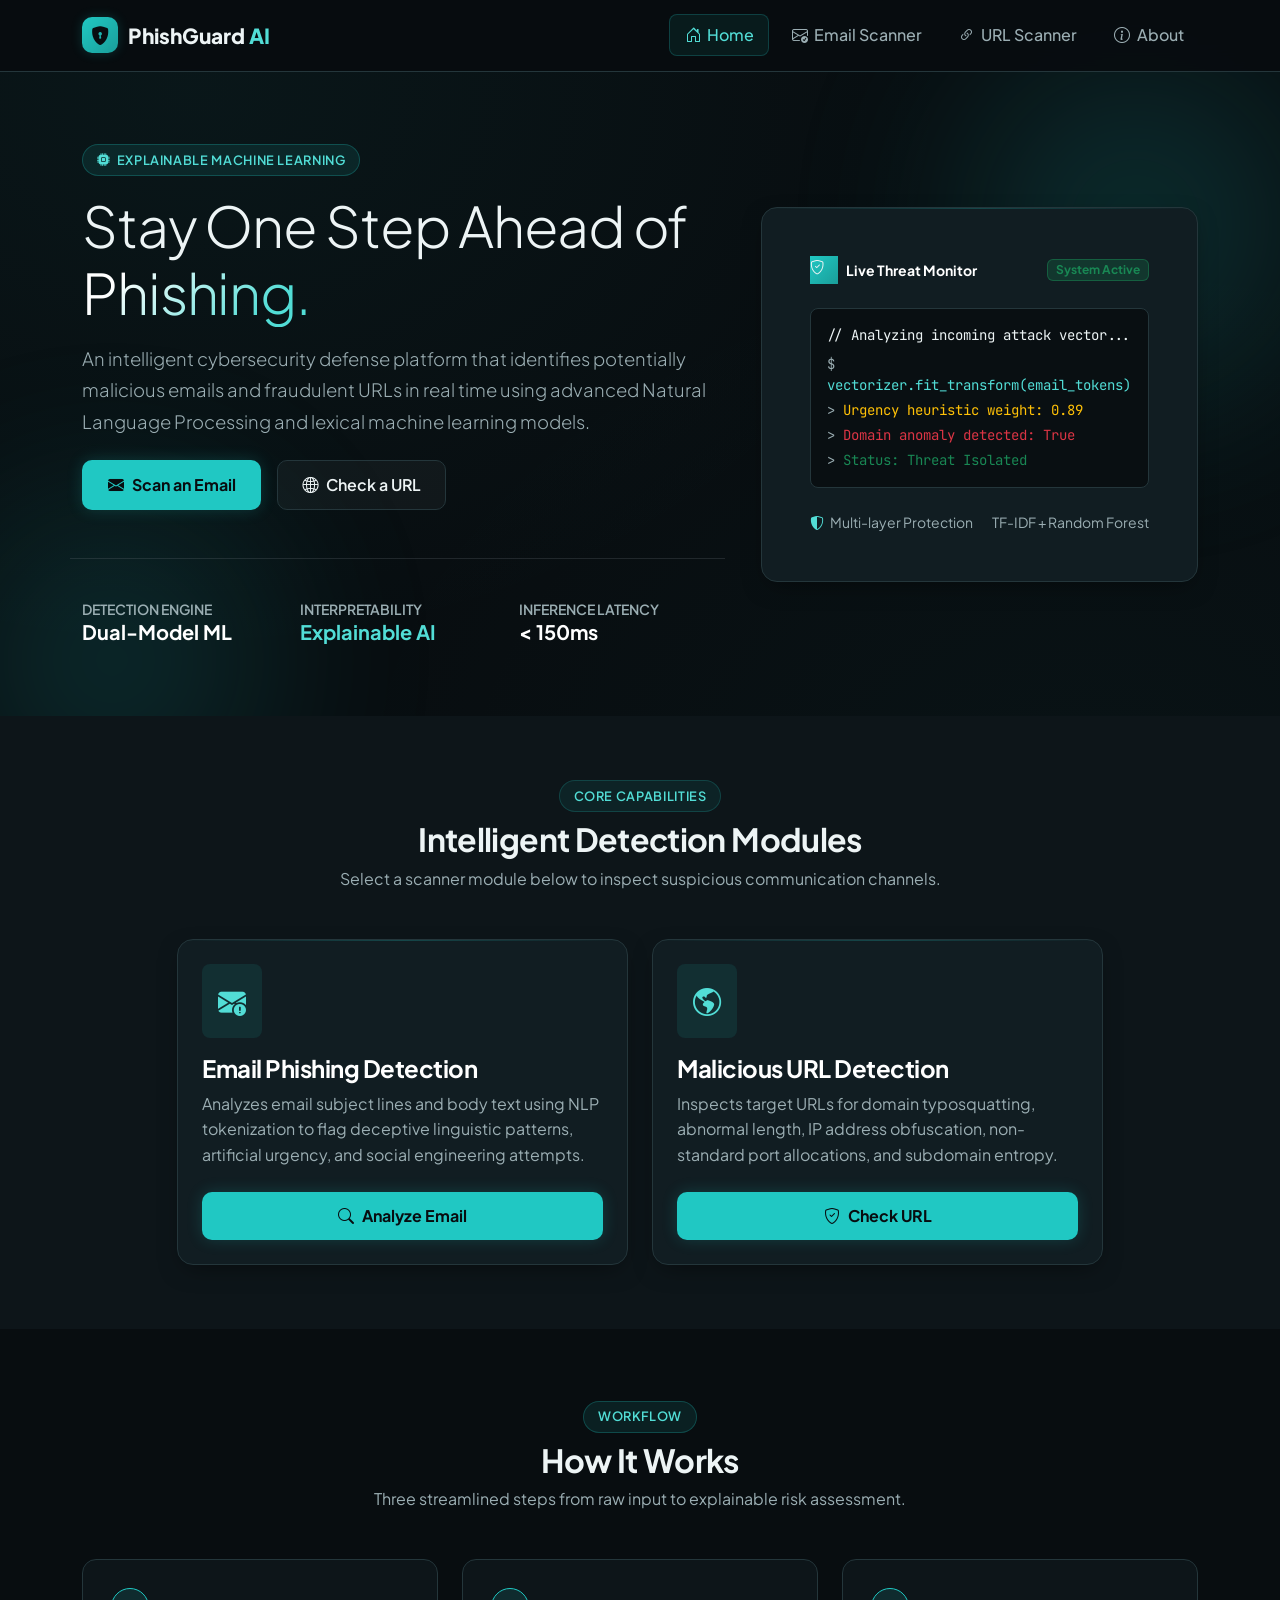
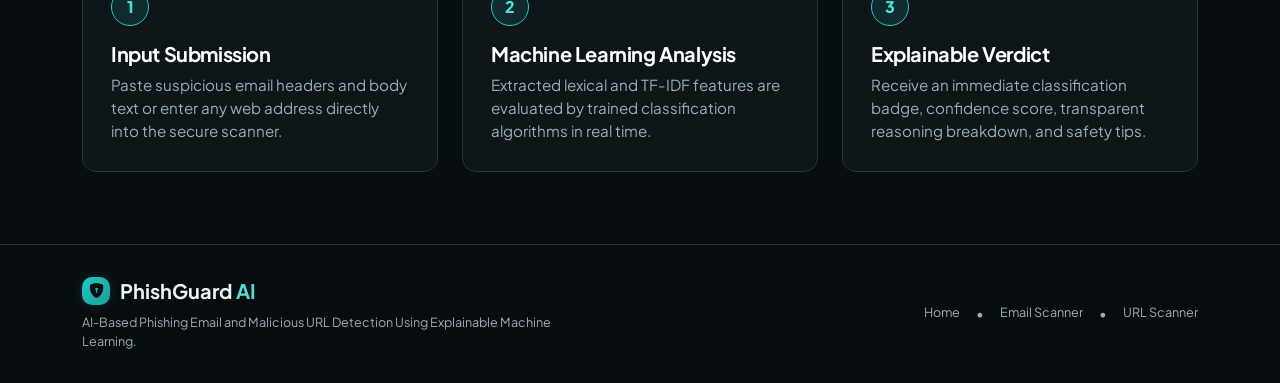
==== frontend/index.html @ 93252f87 "Initial Project Prototype" ====
<!DOCTYPE html>
<html lang="en">

<head>
  <meta charset="UTF-8">
  <meta name="viewport" content="width=device-width, initial-scale=1.0">
  <title>PhishGuard AI — Phishing Email &amp; Malicious URL Detection</title>
  <meta name="description"
    content="AI-Based Phishing Email and Malicious URL Detection Using Explainable Machine Learning.">

  <!-- Google Fonts -->
  <link rel="preconnect" href="https://fonts.googleapis.com">
  <link rel="preconnect" href="https://fonts.gstatic.com" crossorigin>
  <link
    href="https://fonts.googleapis.com/css2?family=JetBrains+Mono:wght@400;600&family=Plus+Jakarta+Sans:wght@400;500;600;700;800&display=swap"
    rel="stylesheet">

  <!-- Bootstrap 5 CSS -->
  <link href="https://cdn.jsdelivr.net/npm/bootstrap@5.3.2/dist/css/bootstrap.min.css" rel="stylesheet">

  <!-- Bootstrap Icons -->
  <link rel="stylesheet" href="https://cdn.jsdelivr.net/npm/bootstrap-icons@1.11.3/font/bootstrap-icons.min.css">

  <!-- Custom Cyber Stylesheet -->
  <link rel="stylesheet" href="style.css?v=9">
</head>

<body>

  <!-- Background Orbs -->
  <div class="glow-orb glow-orb-cyan"></div>
  <div class="glow-orb glow-orb-blue"></div>

  <!-- Navigation Bar -->
  <header>
    <nav class="cyber-navbar navbar navbar-expand-lg">
      <div class="container">
        <a class="cyber-brand" href="index.html">
          <span class="brand-icon">
            <i class="bi bi-shield-lock-fill"></i>
          </span>
          <span>PhishGuard <span class="text-cyan">AI</span></span>
        </a>

        <button class="navbar-toggler border-0 text-white" type="button" data-bs-toggle="collapse"
          data-bs-target="#navbarContent" aria-controls="navbarContent" aria-expanded="false"
          aria-label="Toggle navigation">
          <i class="bi bi-list fs-2"></i>
        </button>

        <div class="collapse navbar-collapse" id="navbarContent">
          <ul class="navbar-nav ms-auto mb-2 mb-lg-0 align-items-lg-center gap-lg-2">
            <li class="nav-item">
              <a class="cyber-nav-link active" href="index.html"><i class="bi bi-house-door"></i> Home</a>
            </li>
            <li class="nav-item">
              <a class="cyber-nav-link" href="email.html"><i class="bi bi-envelope-check"></i> Email Scanner</a>
            </li>
            <li class="nav-item">
              <a class="cyber-nav-link" href="url.html"><i class="bi bi-link-45deg"></i> URL Scanner</a>
            </li>
            <li class="nav-item">
              <a class="cyber-nav-link" href="#about"><i class="bi bi-info-circle"></i> About</a>
            </li>
          </ul>
        </div>
      </div>
    </nav>
  </header>

  <main>
    <!-- Hero Section -->
    <section class="py-5 py-lg-6">
      <div class="container py-4">
        <div class="row align-items-center g-5">
          <div class="col-lg-7">
            <div class="mb-3 fade-slide-up delay-1">
              <span class="cyber-badge cyber-badge-cyan">
                <i class="bi bi-cpu-fill"></i> Explainable Machine Learning
              </span>
            </div>
            <h1 class="display-4 fw-extrabold mb-3 fade-slide-up delay-2">
              Stay One Step Ahead of <span class="gradient-text">Phishing.</span>
            </h1>
            <p class="lead text-muted-custom mb-4 fade-slide-up delay-3" style="font-size: 1.15rem; line-height: 1.7;">
              An intelligent cybersecurity defense platform that identifies potentially malicious emails and fraudulent
              URLs in real time using advanced Natural Language Processing and lexical machine learning models.
            </p>
            <div class="d-flex flex-wrap gap-3 fade-slide-up delay-4">
              <a href="email.html" class="btn-cyber-primary text-decoration-none">
                <i class="bi bi-envelope-fill"></i> Scan an Email
              </a>
              <a href="url.html" class="btn-cyber-secondary text-decoration-none">
                <i class="bi bi-globe2"></i> Check a URL
              </a>
            </div>

            <!-- Quick stats / Highlights -->
            <div class="row mt-5 pt-3 border-top border-secondary border-opacity-25 g-4 fade-slide-up delay-5">
              <div class="col-sm-4">
                <div class="small text-muted-custom text-uppercase fw-semibold">Detection Engine</div>
                <div class="h5 fw-bold text-white mb-0">Dual-Model ML</div>
              </div>
              <div class="col-sm-4">
                <div class="small text-muted-custom text-uppercase fw-semibold">Interpretability</div>
                <div class="h5 fw-bold text-cyan mb-0">Explainable AI</div>
              </div>
              <div class="col-sm-4">
                <div class="small text-muted-custom text-uppercase fw-semibold">Inference Latency</div>
                <div class="h5 fw-bold text-white mb-0">&lt; 150ms</div>
              </div>
            </div>
          </div>

          <!-- Hero Graphic Card -->
          <div class="col-lg-5 fade-slide-up delay-3">
            <div class="cyber-card p-4 p-md-5">
              <div class="d-flex align-items-center justify-content-between mb-4">
                <div class="d-flex align-items-center gap-2">
                  <span class="brand-icon"
                    style="width: 28px; height: 28px; font-size: 0.9rem; background: linear-gradient(135deg, var(--accent-cyan), #1a9e9a);">
                    <i class="bi bi-shield-check"></i>
                  </span>
                  <span class="small fw-bold text-white">Live Threat Monitor</span>
                </div>
                <span
                  class="badge bg-success bg-opacity-25 text-success border border-success border-opacity-50 px-2 py-1">
                  System Active
                </span>
              </div>

              <!-- Terminal-style preview box -->
              <div class="rounded-3 p-3 mb-3 code-font"
                style="background: rgba(8, 13, 16, 0.85); border: 1px solid var(--border-glass);">
                <div class="text-dim small mb-2">// Analyzing incoming attack vector...</div>
                <div class="text-cyan small mb-1"><span class="text-muted-custom">$</span>
                  vectorizer.fit_transform(email_tokens)</div>
                <div class="text-warning small mb-1"><span class="text-muted-custom">&gt;</span> Urgency heuristic
                  weight: 0.89</div>
                <div class="text-danger small mb-1"><span class="text-muted-custom">&gt;</span> Domain anomaly detected:
                  True</div>
                <div class="text-success small"><span class="text-muted-custom">&gt;</span> Status: Threat Isolated
                </div>
              </div>

              <div class="d-flex align-items-center justify-content-between small text-muted-custom pt-2">
                <span><i class="bi bi-shield-shaded text-cyan me-1"></i> Multi-layer Protection</span>
                <span>TF-IDF + Random Forest</span>
              </div>
            </div>
          </div>
        </div>
      </div>
    </section>

    <!-- Detection Feature Cards Section -->
    <section class="py-5" style="background: var(--bg-secondary);">
      <div class="container py-3">
        <div class="text-center max-w-700 mx-auto mb-5 fade-slide-up delay-2">
          <span class="cyber-badge cyber-badge-blue mb-2">Core Capabilities</span>
          <h2 class="fw-bold">Intelligent Detection Modules</h2>
          <p class="text-muted-custom">Select a scanner module below to inspect suspicious communication channels.</p>
        </div>

        <div class="row g-4 justify-content-center">
          <!-- Card 1: Email Phishing -->
          <div class="col-md-6 col-lg-5 fade-slide-up delay-3">
            <div class="cyber-card cyber-card-hover p-4 h-100 d-flex flex-column justify-content-between">
              <div>
                <div class="d-inline-flex p-3 rounded-3 mb-3 card-icon-wrap"
                  style="background: rgba(32, 200, 195, 0.1); color: var(--accent-cyan-light); font-size: 1.75rem;">
                  <i class="bi bi-envelope-exclamation-fill"></i>
                </div>
                <h3 class="h4 fw-bold text-white mb-2">Email Phishing Detection</h3>
                <p class="text-muted-custom mb-4" style="line-height: 1.6;">
                  Analyzes email subject lines and body text using NLP tokenization to flag deceptive linguistic
                  patterns, artificial urgency, and social engineering attempts.
                </p>
              </div>
              <div>
                <a href="email.html" class="btn-cyber-primary w-100 text-decoration-none">
                  <i class="bi bi-search"></i> Analyze Email
                </a>
              </div>
            </div>
          </div>

          <!-- Card 2: Malicious URL Detection -->
          <div class="col-md-6 col-lg-5 fade-slide-up delay-4">
            <div class="cyber-card cyber-card-hover p-4 h-100 d-flex flex-column justify-content-between">
              <div>
                <div class="d-inline-flex p-3 rounded-3 mb-3 card-icon-wrap"
                  style="background: rgba(32, 200, 195, 0.1); color: var(--accent-cyan-light); font-size: 1.75rem;">
                  <i class="bi bi-globe-americas"></i>
                </div>
                <h3 class="h4 fw-bold text-white mb-2">Malicious URL Detection</h3>
                <p class="text-muted-custom mb-4" style="line-height: 1.6;">
                  Inspects target URLs for domain typosquatting, abnormal length, IP address obfuscation, non-standard
                  port allocations, and subdomain entropy.
                </p>
              </div>
              <div>
                <a href="url.html" class="btn-cyber-primary w-100 text-decoration-none">
                  <i class="bi bi-shield-check"></i> Check URL
                </a>
              </div>
            </div>
          </div>
        </div>
      </div>
    </section>

    <!-- How It Works Section -->
    <section class="py-5" id="about">
      <div class="container py-4">
        <div class="text-center mb-5">
          <span class="cyber-badge cyber-badge-cyan mb-2">Workflow</span>
          <h2 class="fw-bold">How It Works</h2>
          <p class="text-muted-custom">Three streamlined steps from raw input to explainable risk assessment.</p>
        </div>

        <div class="row g-4">
          <div class="col-md-4">
            <div class="step-card">
              <div class="step-number">1</div>
              <h4 class="h5 fw-bold text-white mb-2">Input Submission</h4>
              <p class="text-muted-custom mb-0" style="font-size: 0.95rem;">
                Paste suspicious email headers and body text or enter any web address directly into the secure scanner.
              </p>
            </div>
          </div>

          <div class="col-md-4">
            <div class="step-card">
              <div class="step-number">2</div>
              <h4 class="h5 fw-bold text-white mb-2">Machine Learning Analysis</h4>
              <p class="text-muted-custom mb-0" style="font-size: 0.95rem;">
                Extracted lexical and TF-IDF features are evaluated by trained classification algorithms in real time.
              </p>
            </div>
          </div>

          <div class="col-md-4">
            <div class="step-card">
              <div class="step-number">3</div>
              <h4 class="h5 fw-bold text-white mb-2">Explainable Verdict</h4>
              <p class="text-muted-custom mb-0" style="font-size: 0.95rem;">
                Receive an immediate classification badge, confidence score, transparent reasoning breakdown, and safety
                tips.
              </p>
            </div>
          </div>
        </div>
      </div>
    </section>
  </main>

  <!-- Footer -->
  <footer class="cyber-footer">
    <div class="container">
      <div class="row g-4 align-items-center justify-content-between">
        <div class="col-md-6">
          <div class="cyber-brand mb-2">
            <span class="brand-icon" style="width: 28px; height: 28px; font-size: 0.95rem;">
              <i class="bi bi-shield-lock-fill"></i>
            </span>
            <span class="h5 mb-0 fw-bold">PhishGuard <span class="text-cyan">AI</span></span>
          </div>
          <p class="text-muted-custom mb-0 small" style="max-width: 480px;">
            AI-Based Phishing Email and Malicious URL Detection Using Explainable Machine Learning.
          </p>
        </div>
        <div class="col-md-6 text-md-end">
          <div class="d-flex flex-wrap gap-3 justify-content-md-end">
            <a href="index.html" class="text-muted-custom text-decoration-none small hover-white">Home</a>
            <span class="text-dim">•</span>
            <a href="email.html" class="text-muted-custom text-decoration-none small hover-white">Email Scanner</a>
            <span class="text-dim">•</span>
            <a href="url.html" class="text-muted-custom text-decoration-none small hover-white">URL Scanner</a>
          </div>
        </div>
      </div>
    </div>
  </footer>

  <!-- Bootstrap JS Bundle -->
  <script src="https://cdn.jsdelivr.net/npm/bootstrap@5.3.2/dist/js/bootstrap.bundle.min.js"></script>
  <!-- Custom JS -->
  <script src="script.js?v=8"></script>
</body>

</html>
---- frontend/style.css ----
/* ==========================================================================
   PhishGuard AI — Cybersecurity Design System & Motion Framework
   ========================================================================== */

:root {
  /* Core Dark Palette */
  --bg-primary: #080D10;
  --bg-secondary: #0D1519;
  --bg-card: #111D22;
  --bg-card-hover: #142329;
  --bg-card-solid: #111D22;
  --bg-input: #0B1318;

  /* Primary Accent — Teal */
  --accent-cyan: #20C8C3;
  --accent-cyan-light: #52DDD6;
  --accent-cyan-glow: rgba(32, 200, 195, 0.2);

  /* Status Colors */
  --status-safe: #43D6A0;
  --status-safe-bg: rgba(67, 214, 160, 0.1);
  --status-safe-border: rgba(67, 214, 160, 0.25);
  --status-phish: #FF727A;
  --status-phish-bg: rgba(255, 114, 122, 0.1);
  --status-phish-border: rgba(255, 114, 122, 0.25);
  --status-warning: #F2C66D;
  --status-warning-bg: rgba(242, 198, 109, 0.1);

  /* Typography Colors */
  --text-main: #EDF4F5;
  --text-muted: #9BAEB3;
  --text-dim: #5E7A80;

  /* Borders & Shadows */
  --border-glass: #24363B;
  --border-glass-cyan: rgba(32, 200, 195, 0.35);
  --shadow-glass: 0 8px 24px -8px rgba(0, 0, 0, 0.5);
  --shadow-glow: 0 0 24px rgba(32, 200, 195, 0.15);

  /* Motion & Easing Tokens */
  --ease-out-expo: cubic-bezier(0.16, 1, 0.3, 1);
  --ease-smooth: cubic-bezier(0.2, 0.8, 0.2, 1);
  --ease-in-out: cubic-bezier(0.4, 0, 0.2, 1);

  /* Transitions */
  --transition-fast: all 0.18s var(--ease-in-out);
  --transition-smooth: all 0.3s var(--ease-out-expo);
  --transition-card: transform 0.28s var(--ease-out-expo), border-color 0.28s ease, box-shadow 0.28s var(--ease-out-expo), background-color 0.28s ease;
}

/* Global Reset & Body */
* {
  box-sizing: border-box;
}

body {
  background-color: var(--bg-primary);
  background-image:
    radial-gradient(ellipse at 15% 10%, rgba(32, 200, 195, 0.05) 0%, transparent 50%),
    radial-gradient(ellipse at 85% 90%, rgba(32, 200, 195, 0.03) 0%, transparent 50%);
  background-attachment: fixed;
  color: var(--text-main);
  font-family: 'Plus Jakarta Sans', -apple-system, BlinkMacSystemFont, 'Segoe UI', Roboto, sans-serif;
  min-height: 100vh;
  display: flex;
  flex-direction: column;
  overflow-x: hidden;
}

main {
  flex: 1;
}

/* Typography Helpers */
h1,
h2,
h3,
h4,
h5,
h6 {
  color: var(--text-main);
  font-weight: 700;
  letter-spacing: -0.02em;
}

.text-cyan {
  color: var(--accent-cyan-light) !important;
}

.text-muted-custom {
  color: var(--text-muted) !important;
}

.gradient-text {
  background: linear-gradient(135deg, #ffffff 20%, var(--accent-cyan-light) 80%);
  -webkit-background-clip: text;
  -webkit-text-fill-color: transparent;
}

.code-font {
  font-family: 'JetBrains Mono', 'Fira Code', Consolas, monospace;
}

/* Custom Navigation Bar */
.cyber-navbar {
  background: rgba(8, 13, 16, 0.92);
  backdrop-filter: blur(16px);
  -webkit-backdrop-filter: blur(16px);
  border-bottom: 1px solid var(--border-glass);
  padding: 0.9rem 0;
  position: sticky;
  top: 0;
  z-index: 1000;
  transition: background-color 0.25s ease, border-color 0.25s ease;
}

.cyber-brand {
  display: flex;
  align-items: center;
  gap: 0.65rem;
  font-weight: 800;
  font-size: 1.3rem;
  color: var(--text-main);
  text-decoration: none;
  transition: transform 0.2s var(--ease-smooth);
}

.cyber-brand:hover {
  transform: translateY(-1px);
}

.cyber-brand .brand-icon {
  width: 36px;
  height: 36px;
  border-radius: 10px;
  background: linear-gradient(135deg, var(--accent-cyan), #1a9e9a);
  display: flex;
  align-items: center;
  justify-content: center;
  color: #080D10;
  font-size: 1.15rem;
  box-shadow: 0 0 12px var(--accent-cyan-glow);
  transition: transform 0.25s var(--ease-out-expo), box-shadow 0.25s ease;
}

.cyber-brand:hover .brand-icon {
  transform: scale(1.05);
  box-shadow: 0 0 16px rgba(32, 200, 195, 0.4);
}

.cyber-nav-link {
  color: var(--text-muted);
  font-weight: 500;
  padding: 0.5rem 0.9rem;
  border-radius: 8px;
  transition: color 0.2s ease, background-color 0.2s ease, border-color 0.2s ease, transform 0.2s ease;
  text-decoration: none;
  display: inline-flex;
  align-items: center;
  gap: 0.4rem;
}

.cyber-nav-link:hover {
  color: var(--text-main);
  background: rgba(255, 255, 255, 0.05);
  transform: translateY(-1px);
}

.cyber-nav-link:active {
  transform: scale(0.97);
}

.cyber-nav-link.active {
  color: var(--accent-cyan-light);
  background: rgba(32, 200, 195, 0.08);
  border: 1px solid rgba(32, 200, 195, 0.22);
}

/* Staggered Entrance Motion Utilities */
.fade-slide-up {
  opacity: 0;
  transform: translateY(14px);
  animation: entranceFadeSlideUp 0.65s var(--ease-out-expo) forwards;
  will-change: opacity, transform;
}

.delay-1 { animation-delay: 0.06s; }
.delay-2 { animation-delay: 0.12s; }
.delay-3 { animation-delay: 0.18s; }
.delay-4 { animation-delay: 0.26s; }
.delay-5 { animation-delay: 0.34s; }

@keyframes entranceFadeSlideUp {
  0% {
    opacity: 0;
    transform: translateY(14px);
  }
  100% {
    opacity: 1;
    transform: translateY(0);
  }
}

/* Cards */
.cyber-card {
  background: var(--bg-card);
  border: 1px solid var(--border-glass);
  border-radius: 16px;
  box-shadow: var(--shadow-glass);
  transition: var(--transition-card);
  position: relative;
  overflow: hidden;
  will-change: transform, box-shadow;
}

.cyber-card::before {
  content: '';
  position: absolute;
  top: 0;
  left: 0;
  right: 0;
  height: 1px;
  background: linear-gradient(90deg, transparent, rgba(32, 200, 195, 0.35), transparent);
  opacity: 0.7;
  transition: opacity 0.3s ease;
}

.cyber-card-hover {
  transition: var(--transition-card);
}

.cyber-card-hover:hover {
  transform: translateY(-4px);
  border-color: rgba(32, 200, 195, 0.4);
  box-shadow: 0 16px 32px -8px rgba(0, 0, 0, 0.6), 0 0 24px rgba(32, 200, 195, 0.14);
  background: var(--bg-card-hover);
}

.cyber-card-hover:hover .card-icon-wrap {
  transform: scale(1.08) translateY(-2px);
}

.card-icon-wrap {
  display: inline-flex;
  transition: transform 0.28s var(--ease-out-expo);
  will-change: transform;
}

/* Active Scanner Radar & Sweep Effect */
.scanning-active-box {
  position: relative;
  border-color: rgba(32, 200, 195, 0.45) !important;
  box-shadow: 0 0 24px rgba(32, 200, 195, 0.15) !important;
}

.scanning-active-box::after {
  content: '';
  position: absolute;
  top: 0;
  left: -100%;
  width: 100%;
  height: 2px;
  background: linear-gradient(90deg, transparent, var(--accent-cyan), var(--accent-cyan-light), transparent);
  animation: scanlineSweep 1.8s ease-in-out infinite;
  z-index: 10;
}

@keyframes scanlineSweep {
  0% {
    left: -100%;
    opacity: 0;
  }
  30% {
    opacity: 1;
  }
  70% {
    opacity: 1;
  }
  100% {
    left: 100%;
    opacity: 0;
  }
}

/* Badges & Pills */
.cyber-badge {
  display: inline-flex;
  align-items: center;
  gap: 0.4rem;
  padding: 0.35rem 0.85rem;
  font-size: 0.8rem;
  font-weight: 600;
  border-radius: 20px;
  text-transform: uppercase;
  letter-spacing: 0.05em;
  transition: transform 0.2s ease, box-shadow 0.2s ease;
}

.cyber-badge-cyan {
  background: rgba(32, 200, 195, 0.1);
  color: var(--accent-cyan-light);
  border: 1px solid rgba(32, 200, 195, 0.25);
}

.cyber-badge-blue {
  background: rgba(32, 200, 195, 0.08);
  color: var(--accent-cyan-light);
  border: 1px solid rgba(32, 200, 195, 0.2);
}

.cyber-badge-safe {
  background: var(--status-safe-bg);
  color: var(--status-safe);
  border: 1px solid var(--status-safe-border);
}

.cyber-badge-danger {
  background: var(--status-phish-bg);
  color: var(--status-phish);
  border: 1px solid var(--status-phish-border);
}

/* Cyber Buttons */
.btn-cyber-primary {
  background: var(--accent-cyan);
  color: #080D10;
  font-weight: 700;
  border: none;
  border-radius: 10px;
  padding: 0.75rem 1.6rem;
  box-shadow: 0 0 16px var(--accent-cyan-glow);
  transition: transform 0.18s var(--ease-in-out), box-shadow 0.18s var(--ease-in-out), background 0.18s ease;
  display: inline-flex;
  align-items: center;
  justify-content: center;
  gap: 0.5rem;
  cursor: pointer;
  text-decoration: none;
}

.btn-cyber-primary:hover {
  background: var(--accent-cyan-light);
  color: #080D10;
  transform: translateY(-2px);
  box-shadow: 0 0 24px rgba(32, 200, 195, 0.45);
}

.btn-cyber-primary:active {
  transform: scale(0.97) translateY(0);
}

.btn-cyber-primary:focus-visible {
  outline: 2px solid var(--accent-cyan-light);
  outline-offset: 3px;
}

.btn-cyber-primary:disabled {
  opacity: 0.7;
  cursor: not-allowed;
  transform: none !important;
  box-shadow: none !important;
}

.btn-cyber-secondary {
  background: rgba(255, 255, 255, 0.04);
  color: var(--text-main);
  font-weight: 600;
  border: 1px solid var(--border-glass);
  border-radius: 10px;
  padding: 0.75rem 1.5rem;
  transition: transform 0.18s var(--ease-in-out), box-shadow 0.18s var(--ease-in-out), background 0.18s ease, border-color 0.18s ease;
  display: inline-flex;
  align-items: center;
  justify-content: center;
  gap: 0.5rem;
  cursor: pointer;
  text-decoration: none;
}

.btn-cyber-secondary:hover {
  background: rgba(255, 255, 255, 0.08);
  color: var(--text-main);
  border-color: rgba(32, 200, 195, 0.4);
  transform: translateY(-2px);
  box-shadow: 0 4px 16px rgba(0, 0, 0, 0.3);
}

.btn-cyber-secondary:active {
  transform: scale(0.97) translateY(0);
}

.btn-cyber-secondary:focus-visible {
  outline: 2px solid var(--accent-cyan-light);
  outline-offset: 3px;
}

.btn-cyber-outline {
  background: transparent;
  color: var(--text-muted);
  border: 1px solid var(--border-glass);
  border-radius: 10px;
  padding: 0.65rem 1.25rem;
  transition: transform 0.18s var(--ease-in-out), background 0.18s ease, border-color 0.18s ease, color 0.18s ease;
  font-weight: 600;
  cursor: pointer;
}

.btn-cyber-outline:hover {
  background: rgba(255, 255, 255, 0.05);
  color: var(--text-main);
  border-color: rgba(255, 255, 255, 0.25);
  transform: translateY(-1px);
}

.btn-cyber-outline:active {
  transform: scale(0.97);
}

.btn-cyber-outline:focus-visible {
  outline: 2px solid var(--accent-cyan-light);
  outline-offset: 3px;
}

/* Form Inputs */
.cyber-input-group label {
  font-size: 0.875rem;
  font-weight: 600;
  color: var(--text-muted);
  margin-bottom: 0.45rem;
  display: flex;
  align-items: center;
  justify-content: space-between;
}

.cyber-control {
  background-color: var(--bg-input) !important;
  border: 1px solid var(--border-glass) !important;
  color: var(--text-main) !important;
  border-radius: 10px !important;
  padding: 0.8rem 1rem !important;
  font-size: 0.95rem;
  transition: border-color 0.2s ease, box-shadow 0.2s ease, background-color 0.2s ease !important;
}

.cyber-control:focus {
  border-color: var(--accent-cyan) !important;
  box-shadow: 0 0 0 3px rgba(32, 200, 195, 0.15) !important;
  background-color: #0E181D !important;
}

.cyber-control::placeholder {
  color: var(--text-dim) !important;
}

/* Steps Item */
.step-card {
  position: relative;
  padding: 1.75rem;
  background: var(--bg-secondary);
  border: 1px solid var(--border-glass);
  border-radius: 14px;
  height: 100%;
  transition: var(--transition-card);
}

.step-card:hover {
  border-color: var(--border-glass-cyan);
  background: var(--bg-card);
  transform: translateY(-3px);
  box-shadow: var(--shadow-glass);
}

.step-number {
  width: 38px;
  height: 38px;
  border-radius: 50%;
  background: rgba(32, 200, 195, 0.12);
  border: 1px solid var(--accent-cyan);
  color: var(--accent-cyan-light);
  display: flex;
  align-items: center;
  justify-content: center;
  font-weight: 800;
  font-size: 1rem;
  margin-bottom: 1rem;
  transition: transform 0.25s var(--ease-out-expo);
}

.step-card:hover .step-number {
  transform: scale(1.1);
}

/* Ambient Subtle Background Orbs with Slow Drift */
.glow-orb {
  position: absolute;
  border-radius: 50%;
  filter: blur(100px);
  pointer-events: none;
  z-index: -1;
  opacity: 0.18;
  will-change: transform, opacity;
  animation: ambientDrift 22s ease-in-out infinite alternate;
}

.glow-orb-cyan {
  width: 340px;
  height: 340px;
  background: var(--accent-cyan);
  top: 6%;
  right: -2%;
  animation-duration: 20s;
}

.glow-orb-blue {
  width: 300px;
  height: 300px;
  background: var(--accent-cyan);
  bottom: 10%;
  left: -3%;
  animation-duration: 26s;
  animation-delay: -5s;
}

@keyframes ambientDrift {
  0% {
    transform: translate3d(0, 0, 0) scale(1);
    opacity: 0.16;
  }
  50% {
    transform: translate3d(-25px, 20px, 0) scale(1.08);
    opacity: 0.22;
  }
  100% {
    transform: translate3d(20px, -15px, 0) scale(0.95);
    opacity: 0.15;
  }
}

/* Result Box Styling */
.result-container {
  display: none;
}

.result-card {
  border-radius: 14px;
  padding: 1.5rem;
  background: var(--bg-card);
  border: 1px solid var(--border-glass);
  box-shadow: var(--shadow-glass);
  animation: resultCardEntrance 0.45s var(--ease-out-expo) forwards;
  will-change: transform, opacity;
}

@keyframes resultCardEntrance {
  0% {
    opacity: 0;
    transform: translateY(14px) scale(0.995);
  }
  100% {
    opacity: 1;
    transform: translateY(0) scale(1);
  }
}

.result-card.is-phishing {
  border-color: rgba(255, 114, 122, 0.3);
  background: linear-gradient(180deg, rgba(255, 114, 122, 0.05) 0%, var(--bg-card) 50%);
}

.result-card.is-safe {
  border-color: rgba(67, 214, 160, 0.3);
  background: linear-gradient(180deg, rgba(67, 214, 160, 0.05) 0%, var(--bg-card) 50%);
}

/* Slim Minimal Progress Bar (8px) with Smooth Fill Animation */
.progress-custom {
  position: relative;
  background-color: #0B1318;
  border: 1px solid var(--border-glass);
  height: 8px;
  border-radius: 9999px;
  overflow: hidden;
}

.progress-custom .progress-bar {
  height: 100%;
  border-radius: 9999px;
  transition: width 0.65s var(--ease-out-expo);
  will-change: width;
}

.metric-row-header {
  display: flex;
  justify-content: space-between;
  align-items: center;
  margin-bottom: 0.45rem;
  font-size: 0.85rem;
}

/* Quick Sample Pills */
.sample-btn {
  font-size: 0.78rem;
  padding: 0.32rem 0.7rem;
  border-radius: 6px;
  background: rgba(255, 255, 255, 0.04);
  border: 1px solid var(--border-glass);
  color: var(--text-muted);
  cursor: pointer;
  transition: transform 0.18s var(--ease-in-out), background 0.18s ease, color 0.18s ease, border-color 0.18s ease;
  display: inline-flex;
  align-items: center;
}

.sample-btn:hover {
  background: rgba(32, 200, 195, 0.1);
  color: var(--accent-cyan-light);
  border-color: rgba(32, 200, 195, 0.3);
  transform: translateY(-1px);
}

.sample-btn:active {
  transform: scale(0.96);
}

/* Service Notice Banner */
.service-notice {
  border-left: 4px solid var(--accent-cyan);
  background: rgba(32, 200, 195, 0.06);
  border-radius: 8px;
  padding: 0.9rem 1.1rem;
  font-size: 0.875rem;
}

.service-notice-warning {
  border-left: 4px solid var(--status-warning);
  background: var(--status-warning-bg);
}

/* Footer */
.cyber-footer {
  border-top: 1px solid var(--border-glass);
  background: rgba(8, 13, 16, 0.95);
  padding: 2rem 0;
  color: var(--text-muted);
  font-size: 0.9rem;
}

/* Spin & Pulse Utilities */
.spin-slow {
  animation: spin 8s linear infinite;
}

@keyframes spin {
  from { transform: rotate(0deg); }
  to { transform: rotate(360deg); }
}

/* Custom Alert styling with clean fade in */
.alert-custom-warning {
  background: var(--status-warning-bg);
  border: 1px solid rgba(242, 198, 109, 0.25);
  color: var(--status-warning);
  border-radius: 10px;
  animation: entranceFadeSlideUp 0.3s var(--ease-out-expo) forwards;
}

.alert-custom-danger {
  background: var(--status-phish-bg);
  border: 1px solid var(--status-phish-border);
  color: var(--status-phish);
  border-radius: 10px;
  animation: entranceFadeSlideUp 0.3s var(--ease-out-expo) forwards;
}

.alert-custom-info {
  background: rgba(32, 200, 195, 0.08);
  border: 1px solid rgba(32, 200, 195, 0.2);
  color: var(--accent-cyan-light);
  border-radius: 10px;
  animation: entranceFadeSlideUp 0.3s var(--ease-out-expo) forwards;
}

/* Accessibility: Prefers Reduced Motion */
@media (prefers-reduced-motion: reduce) {
  *,
  *::before,
  *::after {
    animation-duration: 0.01ms !important;
    animation-iteration-count: 1 !important;
    transition-duration: 0.01ms !important;
    scroll-behavior: auto !important;
  }

  .glow-orb {
    animation: none !important;
  }

  .fade-slide-up {
    opacity: 1 !important;
    transform: none !important;
    animation: none !important;
  }

  .scanning-active-box::after {
    animation: none !important;
    display: none !important;
  }
}

/* Responsive: Mobile Adjustments */
@media (max-width: 767.98px) {
  .cyber-brand {
    font-size: 1.1rem;
  }

  .cyber-card {
    border-radius: 12px;
  }

  .result-card {
    padding: 1.25rem;
  }
}
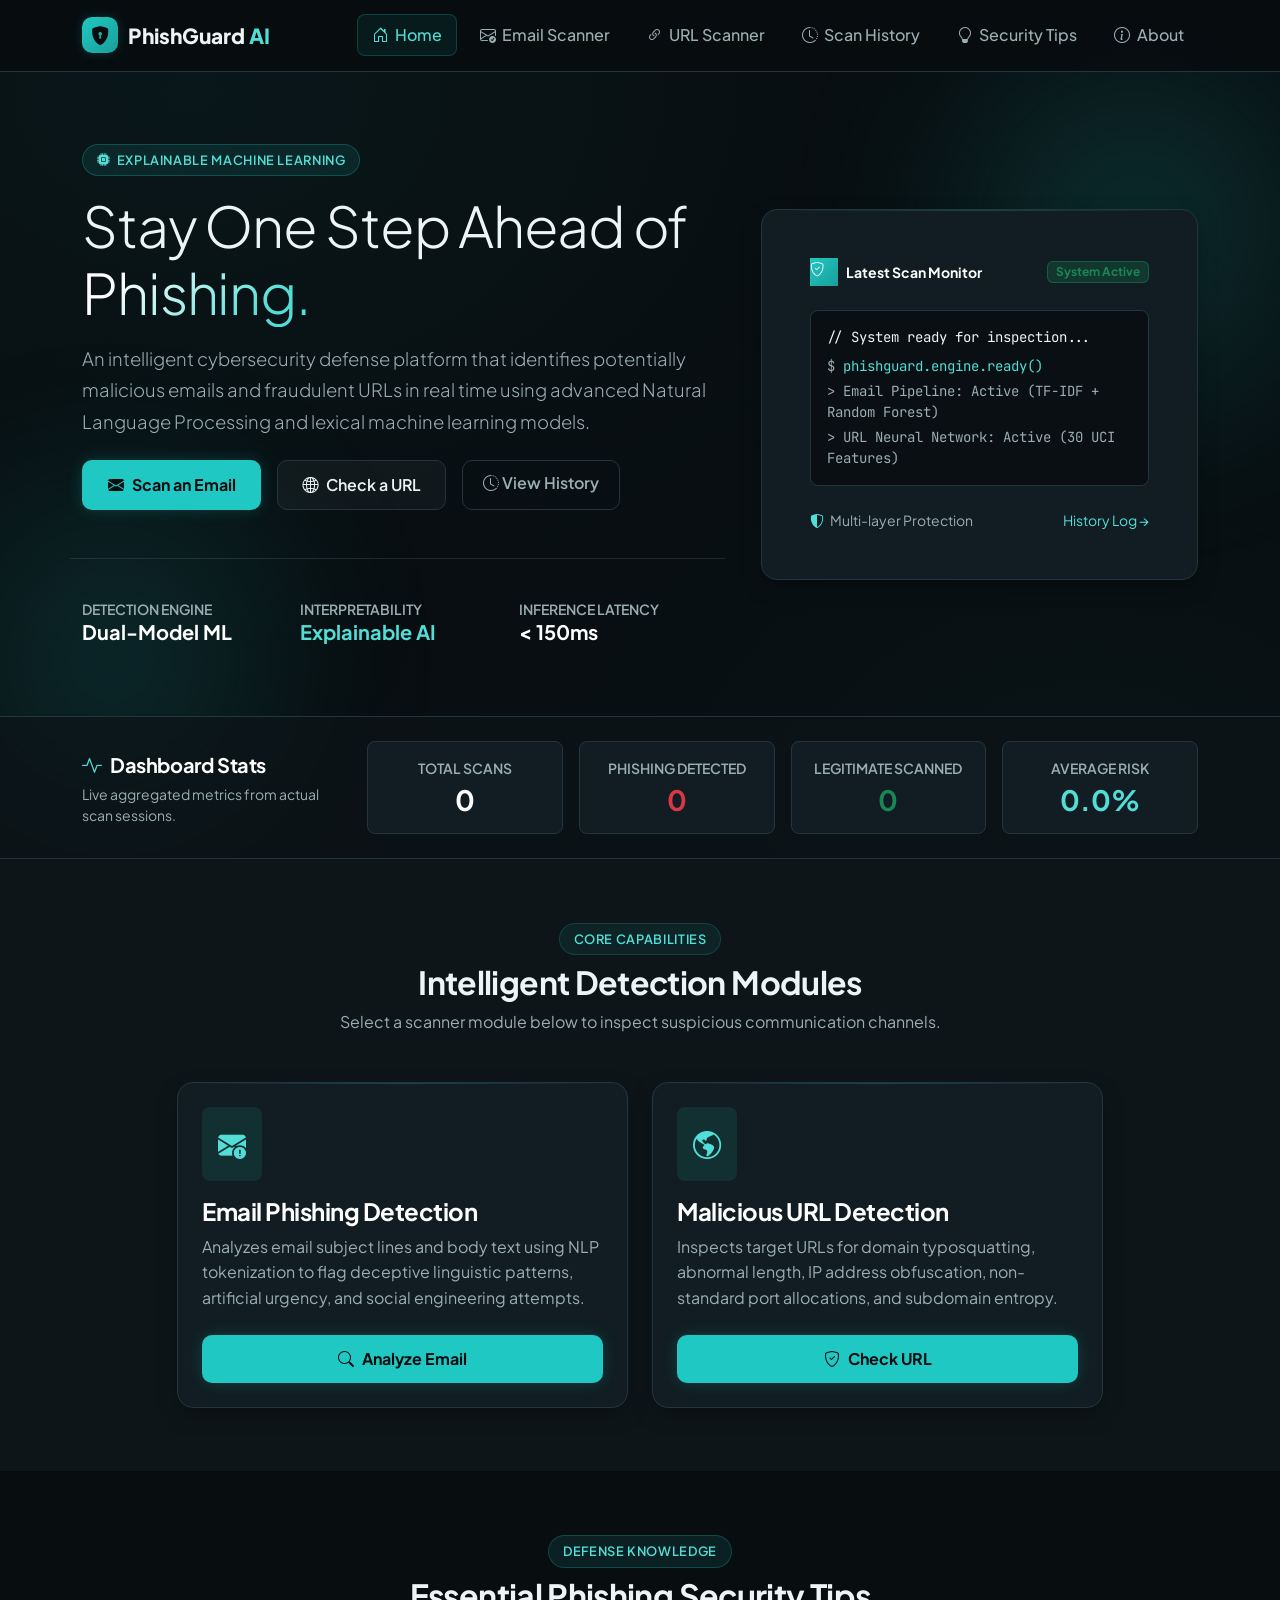
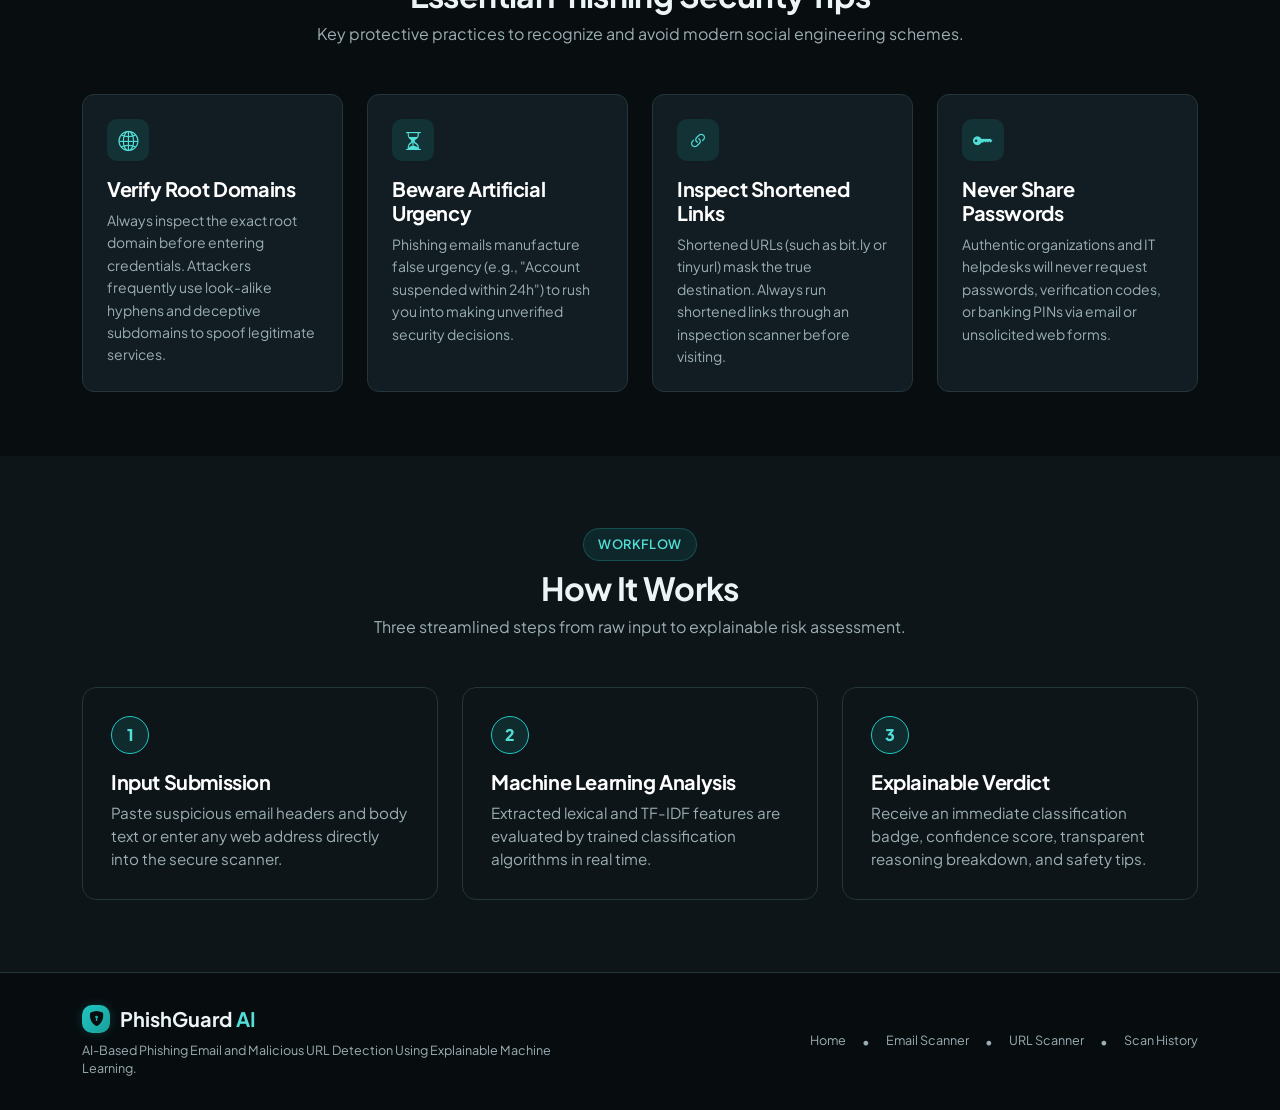
==== commit e7b63efb: "feat: complete PhishGuard AI dual-engine detection, scan history, presentation, and master documenta" ====
--- a/frontend/index.html
+++ b/frontend/index.html
@@ -22,7 +22,7 @@
   <link rel="stylesheet" href="https://cdn.jsdelivr.net/npm/bootstrap-icons@1.11.3/font/bootstrap-icons.min.css">
 
   <!-- Custom Cyber Stylesheet -->
-  <link rel="stylesheet" href="style.css?v=9">
+  <link rel="stylesheet" href="style.css?v=11">
 </head>
 
 <body>
@@ -58,6 +58,12 @@
             </li>
             <li class="nav-item">
               <a class="cyber-nav-link" href="url.html"><i class="bi bi-link-45deg"></i> URL Scanner</a>
+            </li>
+            <li class="nav-item">
+              <a class="cyber-nav-link" href="history.html"><i class="bi bi-clock-history"></i> Scan History</a>
+            </li>
+            <li class="nav-item">
+              <a class="cyber-nav-link" href="#tips"><i class="bi bi-lightbulb"></i> Security Tips</a>
             </li>
             <li class="nav-item">
               <a class="cyber-nav-link" href="#about"><i class="bi bi-info-circle"></i> About</a>
@@ -93,6 +99,9 @@
               <a href="url.html" class="btn-cyber-secondary text-decoration-none">
                 <i class="bi bi-globe2"></i> Check a URL
               </a>
+              <a href="history.html" class="btn-cyber-outline text-decoration-none">
+                <i class="bi bi-clock-history"></i> View History
+              </a>
             </div>
 
             <!-- Quick stats / Highlights -->
@@ -112,7 +121,7 @@
             </div>
           </div>
 
-          <!-- Hero Graphic Card -->
+          <!-- Hero Graphic Card / Latest Threat Card -->
           <div class="col-lg-5 fade-slide-up delay-3">
             <div class="cyber-card p-4 p-md-5">
               <div class="d-flex align-items-center justify-content-between mb-4">
@@ -121,7 +130,7 @@
                     style="width: 28px; height: 28px; font-size: 0.9rem; background: linear-gradient(135deg, var(--accent-cyan), #1a9e9a);">
                     <i class="bi bi-shield-check"></i>
                   </span>
-                  <span class="small fw-bold text-white">Live Threat Monitor</span>
+                  <span class="small fw-bold text-white">Latest Scan Monitor</span>
                 </div>
                 <span
                   class="badge bg-success bg-opacity-25 text-success border border-success border-opacity-50 px-2 py-1">
@@ -129,23 +138,64 @@
                 </span>
               </div>
 
-              <!-- Terminal-style preview box -->
-              <div class="rounded-3 p-3 mb-3 code-font"
-                style="background: rgba(8, 13, 16, 0.85); border: 1px solid var(--border-glass);">
-                <div class="text-dim small mb-2">// Analyzing incoming attack vector...</div>
-                <div class="text-cyan small mb-1"><span class="text-muted-custom">$</span>
-                  vectorizer.fit_transform(email_tokens)</div>
-                <div class="text-warning small mb-1"><span class="text-muted-custom">&gt;</span> Urgency heuristic
-                  weight: 0.89</div>
-                <div class="text-danger small mb-1"><span class="text-muted-custom">&gt;</span> Domain anomaly detected:
-                  True</div>
-                <div class="text-success small"><span class="text-muted-custom">&gt;</span> Status: Threat Isolated
+              <!-- Live Dynamic Latest Detection Card on Hero -->
+              <div id="heroLatestScanBox">
+                <!-- Dynamically populated via script.js -->
+                <div class="rounded-3 p-3 mb-3 code-font"
+                  style="background: rgba(8, 13, 16, 0.85); border: 1px solid var(--border-glass);">
+                  <div class="text-dim small mb-2">// System ready for inspection...</div>
+                  <div class="text-cyan small mb-1"><span class="text-muted-custom">$</span> phishguard.engine.ready()</div>
+                  <div class="text-muted-custom small mb-1">&gt; Email Pipeline: Active (TF-IDF + Random Forest)</div>
+                  <div class="text-muted-custom small">&gt; URL Neural Network: Active (30 UCI Features)</div>
                 </div>
               </div>
 
               <div class="d-flex align-items-center justify-content-between small text-muted-custom pt-2">
                 <span><i class="bi bi-shield-shaded text-cyan me-1"></i> Multi-layer Protection</span>
-                <span>TF-IDF + Random Forest</span>
+                <a href="history.html" class="text-cyan text-decoration-none">History Log &rarr;</a>
+              </div>
+            </div>
+          </div>
+        </div>
+      </div>
+    </section>
+
+    <!-- Live Dashboard Statistics Section -->
+    <section class="py-4" style="background: rgba(13, 21, 25, 0.7); border-top: 1px solid var(--border-glass); border-bottom: 1px solid var(--border-glass);">
+      <div class="container">
+        <div class="row align-items-center g-4 justify-content-between">
+          <div class="col-lg-3">
+            <div class="d-flex align-items-center gap-2 mb-1">
+              <i class="bi bi-activity text-cyan fs-5"></i>
+              <h5 class="fw-bold text-white mb-0">Dashboard Stats</h5>
+            </div>
+            <p class="text-muted-custom small mb-0">Live aggregated metrics from actual scan sessions.</p>
+          </div>
+          <div class="col-lg-9">
+            <div class="row g-3 text-center">
+              <div class="col-6 col-md-3">
+                <div class="p-3 rounded-3" style="background: var(--bg-card); border: 1px solid var(--border-glass);">
+                  <div class="small text-muted-custom text-uppercase fw-semibold mb-1">Total Scans</div>
+                  <div class="h3 fw-bold text-white mb-0" id="dashTotalScans">0</div>
+                </div>
+              </div>
+              <div class="col-6 col-md-3">
+                <div class="p-3 rounded-3" style="background: var(--bg-card); border: 1px solid var(--border-glass);">
+                  <div class="small text-muted-custom text-uppercase fw-semibold mb-1">Phishing Detected</div>
+                  <div class="h3 fw-bold text-danger mb-0" id="dashPhishScans">0</div>
+                </div>
+              </div>
+              <div class="col-6 col-md-3">
+                <div class="p-3 rounded-3" style="background: var(--bg-card); border: 1px solid var(--border-glass);">
+                  <div class="small text-muted-custom text-uppercase fw-semibold mb-1">Legitimate Scanned</div>
+                  <div class="h3 fw-bold text-success mb-0" id="dashLegitScans">0</div>
+                </div>
+              </div>
+              <div class="col-6 col-md-3">
+                <div class="p-3 rounded-3" style="background: var(--bg-card); border: 1px solid var(--border-glass);">
+                  <div class="small text-muted-custom text-uppercase fw-semibold mb-1">Average Risk</div>
+                  <div class="h3 fw-bold text-cyan mb-0" id="dashAvgRisk">0.0%</div>
+                </div>
               </div>
             </div>
           </div>
@@ -210,8 +260,69 @@
       </div>
     </section>
 
+    <!-- Security Tips Section -->
+    <section class="py-5" id="tips">
+      <div class="container py-3">
+        <div class="text-center max-w-700 mx-auto mb-5">
+          <span class="cyber-badge cyber-badge-cyan mb-2">Defense Knowledge</span>
+          <h2 class="fw-bold">Essential Phishing Security Tips</h2>
+          <p class="text-muted-custom">Key protective practices to recognize and avoid modern social engineering schemes.</p>
+        </div>
+
+        <div class="row g-4">
+          <div class="col-md-6 col-lg-3">
+            <div class="tip-card">
+              <div class="tip-icon-wrap">
+                <i class="bi bi-globe2"></i>
+              </div>
+              <h5 class="fw-bold text-white mb-2">Verify Root Domains</h5>
+              <p class="text-muted-custom small mb-0" style="line-height: 1.6;">
+                Always inspect the exact root domain before entering credentials. Attackers frequently use look-alike hyphens and deceptive subdomains to spoof legitimate services.
+              </p>
+            </div>
+          </div>
+
+          <div class="col-md-6 col-lg-3">
+            <div class="tip-card">
+              <div class="tip-icon-wrap">
+                <i class="bi bi-hourglass-split"></i>
+              </div>
+              <h5 class="fw-bold text-white mb-2">Beware Artificial Urgency</h5>
+              <p class="text-muted-custom small mb-0" style="line-height: 1.6;">
+                Phishing emails manufacture false urgency (e.g., "Account suspended within 24h") to rush you into making unverified security decisions.
+              </p>
+            </div>
+          </div>
+
+          <div class="col-md-6 col-lg-3">
+            <div class="tip-card">
+              <div class="tip-icon-wrap">
+                <i class="bi bi-link-45deg"></i>
+              </div>
+              <h5 class="fw-bold text-white mb-2">Inspect Shortened Links</h5>
+              <p class="text-muted-custom small mb-0" style="line-height: 1.6;">
+                Shortened URLs (such as bit.ly or tinyurl) mask the true destination. Always run shortened links through an inspection scanner before visiting.
+              </p>
+            </div>
+          </div>
+
+          <div class="col-md-6 col-lg-3">
+            <div class="tip-card">
+              <div class="tip-icon-wrap">
+                <i class="bi bi-key-fill"></i>
+              </div>
+              <h5 class="fw-bold text-white mb-2">Never Share Passwords</h5>
+              <p class="text-muted-custom small mb-0" style="line-height: 1.6;">
+                Authentic organizations and IT helpdesks will never request passwords, verification codes, or banking PINs via email or unsolicited web forms.
+              </p>
+            </div>
+          </div>
+        </div>
+      </div>
+    </section>
+
     <!-- How It Works Section -->
-    <section class="py-5" id="about">
+    <section class="py-5" id="about" style="background: var(--bg-secondary);">
       <div class="container py-4">
         <div class="text-center mb-5">
           <span class="cyber-badge cyber-badge-cyan mb-2">Workflow</span>
@@ -277,6 +388,8 @@
             <a href="email.html" class="text-muted-custom text-decoration-none small hover-white">Email Scanner</a>
             <span class="text-dim">•</span>
             <a href="url.html" class="text-muted-custom text-decoration-none small hover-white">URL Scanner</a>
+            <span class="text-dim">•</span>
+            <a href="history.html" class="text-muted-custom text-decoration-none small hover-white">Scan History</a>
           </div>
         </div>
       </div>
@@ -286,7 +399,7 @@
   <!-- Bootstrap JS Bundle -->
   <script src="https://cdn.jsdelivr.net/npm/bootstrap@5.3.2/dist/js/bootstrap.bundle.min.js"></script>
   <!-- Custom JS -->
-  <script src="script.js?v=8"></script>
+  <script src="script.js?v=11"></script>
 </body>
 
 </html>
--- a/frontend/style.css
+++ b/frontend/style.css
@@ -680,6 +680,121 @@
   animation: entranceFadeSlideUp 0.3s var(--ease-out-expo) forwards;
 }
 
+/* Scan History & Filter Components */
+.btn-cyber-filter {
+  background: var(--bg-input);
+  border: 1px solid var(--border-glass);
+  color: var(--text-muted);
+  font-size: 0.8rem;
+  padding: 0.28rem 0.75rem;
+  transition: all 0.18s var(--ease-in-out);
+}
+
+.btn-cyber-filter:hover {
+  color: var(--accent-cyan-light);
+  border-color: rgba(32, 200, 195, 0.35);
+  background: rgba(32, 200, 195, 0.08);
+}
+
+.btn-cyber-filter.active {
+  background: var(--accent-cyan);
+  color: #080D10;
+  border-color: var(--accent-cyan);
+  font-weight: 700;
+}
+
+.history-record-item {
+  background: var(--bg-input);
+  border: 1px solid var(--border-glass);
+  border-radius: 10px;
+  padding: 1rem 1.2rem;
+  margin-bottom: 0.75rem;
+  transition: transform 0.2s var(--ease-smooth), border-color 0.2s ease, background-color 0.2s ease;
+}
+
+.history-record-item:hover {
+  border-color: var(--border-glass-cyan);
+  background: #0D171C;
+  transform: translateY(-2px);
+}
+
+.history-record-item.is-phishing {
+  border-left: 4px solid var(--status-phish);
+}
+
+.history-record-item.is-legit {
+  border-left: 4px solid var(--status-safe);
+}
+
+/* Why This Was Detected Section */
+.why-detected-box {
+  background: var(--bg-input);
+  border: 1px solid var(--border-glass);
+  border-radius: 10px;
+  padding: 1rem 1.25rem;
+}
+
+.why-detected-list {
+  list-style: none;
+  padding-left: 0;
+  margin-bottom: 0;
+}
+
+.why-detected-item {
+  display: flex;
+  align-items: flex-start;
+  gap: 0.5rem;
+  font-size: 0.875rem;
+  color: var(--text-muted);
+  margin-bottom: 0.45rem;
+  line-height: 1.5;
+}
+
+.why-detected-item:last-child {
+  margin-bottom: 0;
+}
+
+.why-detected-item i {
+  margin-top: 0.2rem;
+  font-size: 0.8rem;
+  flex-shrink: 0;
+}
+
+/* Security Tips Cards */
+.tip-card {
+  background: var(--bg-card);
+  border: 1px solid var(--border-glass);
+  border-radius: 12px;
+  padding: 1.5rem;
+  height: 100%;
+  transition: transform 0.25s var(--ease-out-expo), border-color 0.25s ease, box-shadow 0.25s ease;
+}
+
+.tip-card:hover {
+  transform: translateY(-3px);
+  border-color: var(--border-glass-cyan);
+  box-shadow: var(--shadow-glass);
+}
+
+.tip-icon-wrap {
+  width: 42px;
+  height: 42px;
+  border-radius: 10px;
+  background: rgba(32, 200, 195, 0.12);
+  color: var(--accent-cyan-light);
+  display: inline-flex;
+  align-items: center;
+  justify-content: center;
+  font-size: 1.25rem;
+  margin-bottom: 1rem;
+}
+
+/* Scan Again Button */
+.scan-again-btn {
+  font-size: 0.85rem;
+  padding: 0.45rem 1rem;
+}
+
 /* Accessibility: Prefers Reduced Motion */
 @media (prefers-reduced-motion: reduce) {
   *,
